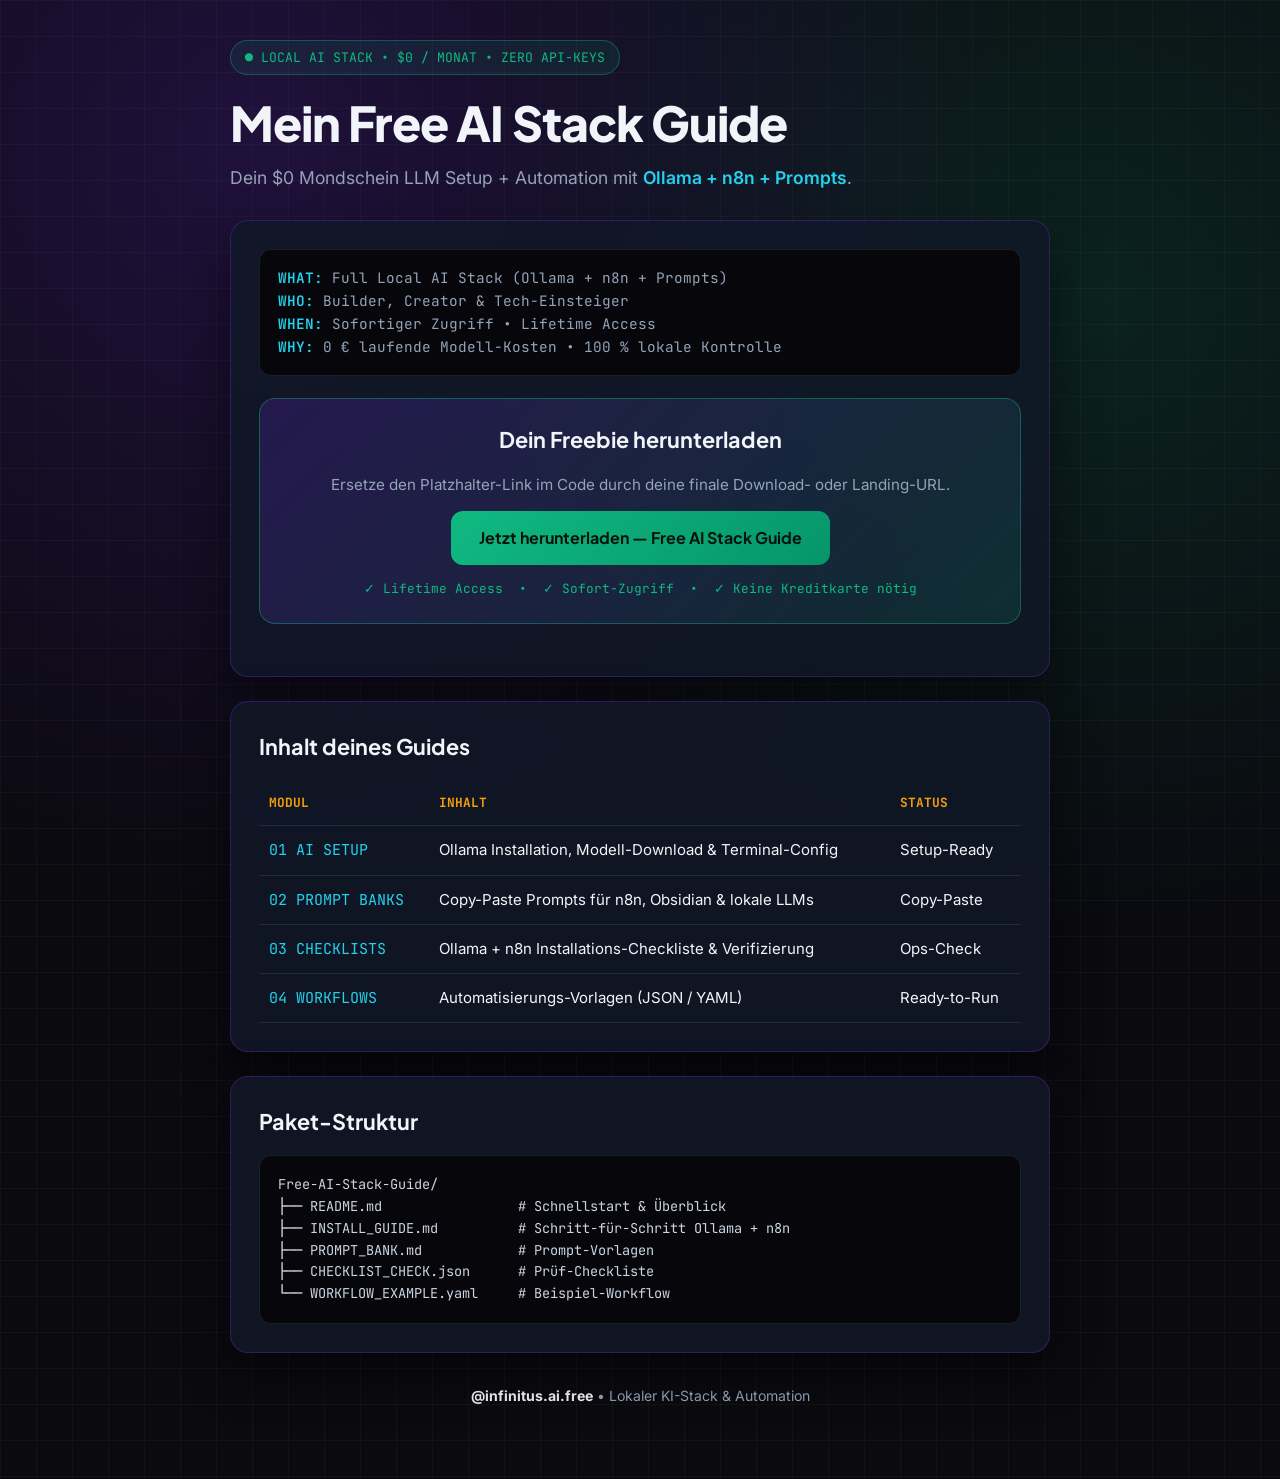
==== docs/freebie-download.html @ d6cb51f5 "Create freebie-download.html" ====
<!DOCTYPE html>
<html lang="de">
<head>
  <meta charset="UTF-8" />
  <meta name="viewport" content="width=device-width, initial-scale=1.0" />
  <title>Mein Free AI Stack Guide — @infinitus.ai.free</title>
  <link rel="preconnect" href="https://fonts.googleapis.com" />
  <link rel="preconnect" href="https://fonts.gstatic.com" crossorigin />
  <link href="https://fonts.googleapis.com/css2?family=Inter:wght@400;500;600;700&family=JetBrains+Mono:wght@400;600&family=Plus+Jakarta+Sans:wght@600;700;800&display=swap" rel="stylesheet" />
  <style>
    :root {
      --bg: #0A0A0F;
      --surface: #111827;
      --card: rgba(17, 24, 39, 0.85);
      --border: rgba(109, 40, 217, 0.35);
      --violet: #6D28D9;
      --green: #10B981;
      --cyan: #22D3EE;
      --amber: #F59E0B;
      --text: #F1F5F9;
      --muted: #94A3B8;
    }

    * {
      box-sizing: border-box;
      margin: 0;
      padding: 0;
    }

    body {
      background-color: var(--bg);
      background-image:
        radial-gradient(circle at 20% 10%, rgba(109, 40, 217, 0.22), transparent 45%),
        radial-gradient(circle at 85% 20%, rgba(16, 185, 129, 0.14), transparent 40%),
        linear-gradient(to right, rgba(255, 255, 255, 0.03) 1px, transparent 1px),
        linear-gradient(to bottom, rgba(255, 255, 255, 0.03) 1px, transparent 1px);
      background-size: auto, auto, 36px 36px, 36px 36px;
      color: var(--text);
      font-family: 'Inter', -apple-system, BlinkMacSystemFont, sans-serif;
      line-height: 1.6;
      padding: 40px 20px 72px;
    }

    .container {
      max-width: 820px;
      margin: 0 auto;
    }

    .badge {
      display: inline-flex;
      align-items: center;
      gap: 8px;
      font-family: 'JetBrains Mono', monospace;
      font-size: 0.82rem;
      color: var(--green);
      background: rgba(16, 185, 129, 0.1);
      border: 1px solid rgba(16, 185, 129, 0.35);
      padding: 6px 14px;
      border-radius: 999px;
      margin-bottom: 20px;
    }

    h1 {
      font-family: 'Plus Jakarta Sans', sans-serif;
      font-size: clamp(2rem, 5vw, 3rem);
      font-weight: 800;
      letter-spacing: -0.02em;
      line-height: 1.15;
      margin-bottom: 14px;
    }

    .subtitle {
      font-size: 1.1rem;
      color: var(--muted);
      margin-bottom: 28px;
    }

    .subtitle strong {
      color: var(--cyan);
      font-weight: 600;
    }

    .card {
      background: var(--card);
      border: 1px solid var(--border);
      border-radius: 18px;
      padding: 28px;
      margin-bottom: 24px;
      backdrop-filter: blur(10px);
      box-shadow: 0 20px 50px rgba(0, 0, 0, 0.45);
    }

    .terminal-line {
      font-family: 'JetBrains Mono', monospace;
      font-size: 0.9rem;
      color: var(--muted);
      background: #07070b;
      border: 1px solid rgba(148, 163, 184, 0.15);
      border-radius: 12px;
      padding: 16px 18px;
      margin-bottom: 22px;
    }

    .terminal-line span.k {
      color: var(--cyan);
      font-weight: 600;
    }

    .cta-box {
      background: linear-gradient(135deg, rgba(109, 40, 217, 0.22), rgba(16, 185, 129, 0.14));
      border: 1px solid rgba(16, 185, 129, 0.4);
      border-radius: 16px;
      padding: 24px;
      text-align: center;
      margin-bottom: 24px;
    }

    .cta-btn {
      display: inline-block;
      margin-top: 14px;
      background: linear-gradient(135deg, var(--green), #059669);
      color: #04130d;
      font-family: 'Plus Jakarta Sans', sans-serif;
      font-weight: 700;
      font-size: 1rem;
      text-decoration: none;
      padding: 14px 28px;
      border-radius: 12px;
      transition: transform 0.15s ease, box-shadow 0.15s ease;
    }

    .cta-btn:hover {
      transform: translateY(-2px);
      box-shadow: 0 10px 25px rgba(16, 185, 129, 0.3);
    }

    .meta-row {
      margin-top: 14px;
      font-family: 'JetBrains Mono', monospace;
      font-size: 0.8rem;
      color: var(--green);
    }

    h2 {
      font-family: 'Plus Jakarta Sans', sans-serif;
      font-size: 1.35rem;
      margin-bottom: 16px;
      color: var(--text);
    }

    table {
      width: 100%;
      border-collapse: collapse;
      font-size: 0.94rem;
    }

    th, td {
      text-align: left;
      padding: 12px 10px;
      border-bottom: 1px solid rgba(148, 163, 184, 0.14);
    }

    th {
      font-family: 'JetBrains Mono', monospace;
      font-size: 0.8rem;
      color: var(--amber);
      text-transform: uppercase;
    }

    td:first-child {
      font-family: 'JetBrains Mono', monospace;
      color: var(--cyan);
      white-space: nowrap;
    }

    pre {
      background: #07070b;
      border: 1px solid rgba(148, 163, 184, 0.15);
      border-radius: 12px;
      padding: 18px;
      overflow-x: auto;
      font-family: 'JetBrains Mono', monospace;
      font-size: 0.85rem;
      color: #CBD5E1;
    }

    footer {
      text-align: center;
      color: var(--muted);
      font-size: 0.88rem;
      margin-top: 32px;
    }

    footer strong {
      color: var(--text);
    }
  </style>
</head>
<body>
  <div class="container">
    <div class="badge">● LOCAL AI STACK • $0 / MONAT • ZERO API-KEYS</div>
    <h1>Mein Free AI Stack Guide</h1>
    <p class="subtitle">Dein $0 Mondschein LLM Setup + Automation mit <strong>Ollama + n8n + Prompts</strong>.</p>

    <div class="card">
      <div class="terminal-line">
        <div><span class="k">WHAT:</span> Full Local AI Stack (Ollama + n8n + Prompts)</div>
        <div><span class="k">WHO:</span> Builder, Creator &amp; Tech-Einsteiger</div>
        <div><span class="k">WHEN:</span> Sofortiger Zugriff • Lifetime Access</div>
        <div><span class="k">WHY:</span> 0 € laufende Modell-Kosten • 100 % lokale Kontrolle</div>
      </div>

      <div class="cta-box">
        <h2>Dein Freebie herunterladen</h2>
        <p style="color: var(--muted); font-size: 0.95rem;">
          Ersetze den Platzhalter-Link im Code durch deine finale Download- oder Landing-URL.
        </p>
        <!-- TODO: Finalen Download-Link hier einsetzen -->
        <a class="cta-btn" href="#FREEBIE_LINK_HIER_EINFUEGEN">Jetzt herunterladen — Free AI Stack Guide</a>
        <div class="meta-row">✓ Lifetime Access &nbsp;•&nbsp; ✓ Sofort-Zugriff &nbsp;•&nbsp; ✓ Keine Kreditkarte nötig</div>
      </div>
    </div>

    <div class="card">
      <h2>Inhalt deines Guides</h2>
      <table>
        <thead>
          <tr>
            <th>Modul</th>
            <th>Inhalt</th>
            <th>Status</th>
          </tr>
        </thead>
        <tbody>
          <tr>
            <td>01 AI SETUP</td>
            <td>Ollama Installation, Modell-Download &amp; Terminal-Config</td>
            <td>Setup-Ready</td>
          </tr>
          <tr>
            <td>02 PROMPT BANKS</td>
            <td>Copy-Paste Prompts für n8n, Obsidian &amp; lokale LLMs</td>
            <td>Copy-Paste</td>
          </tr>
          <tr>
            <td>03 CHECKLISTS</td>
            <td>Ollama + n8n Installations-Checkliste &amp; Verifizierung</td>
            <td>Ops-Check</td>
          </tr>
          <tr>
            <td>04 WORKFLOWS</td>
            <td>Automatisierungs-Vorlagen (JSON / YAML)</td>
            <td>Ready-to-Run</td>
          </tr>
        </tbody>
      </table>
    </div>

    <div class="card">
      <h2>Paket-Struktur</h2>
      <pre>Free-AI-Stack-Guide/
├── README.md                 # Schnellstart &amp; Überblick
├── INSTALL_GUIDE.md          # Schritt-für-Schritt Ollama + n8n
├── PROMPT_BANK.md            # Prompt-Vorlagen
├── CHECKLIST_CHECK.json      # Prüf-Checkliste
└── WORKFLOW_EXAMPLE.yaml     # Beispiel-Workflow</pre>
    </div>

    <footer>
      <strong>@infinitus.ai.free</strong> • Lokaler KI-Stack &amp; Automation
    </footer>
  </div>
</body>
</html>
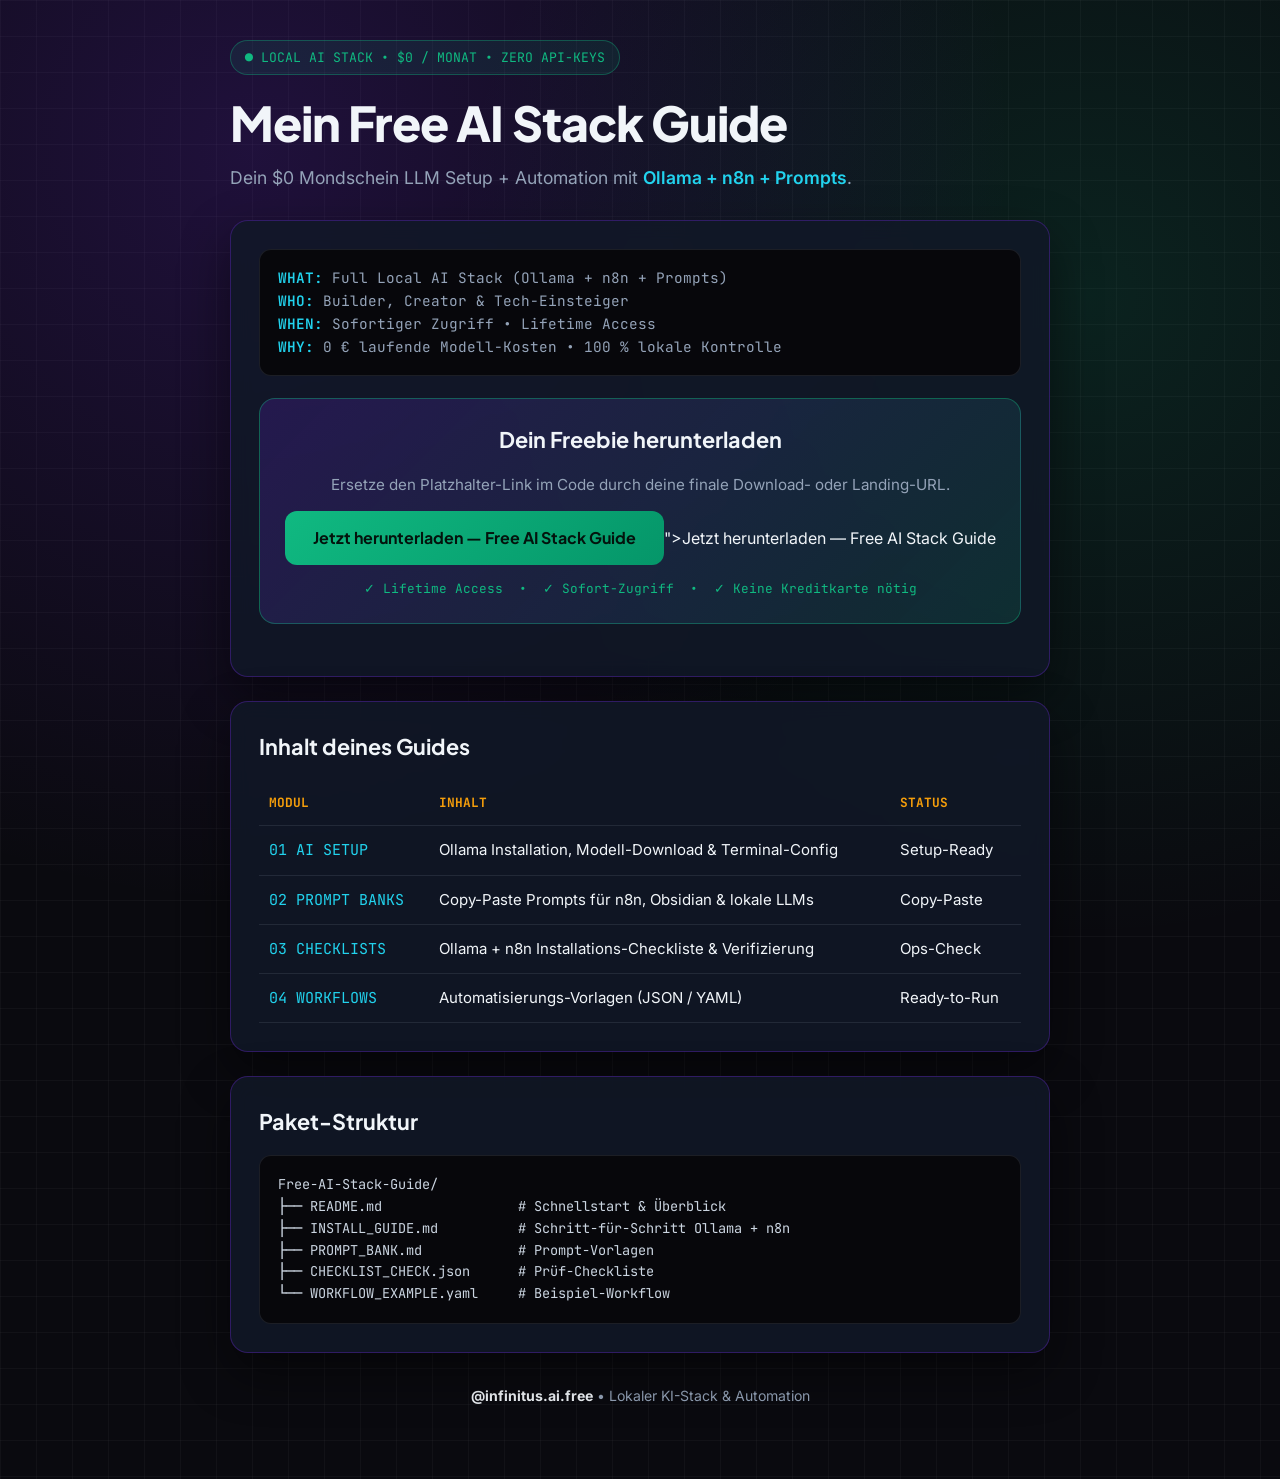
==== commit d10e28f8: "Update download link for Free AI Stack Guide" ====
--- a/docs/freebie-download.html
+++ b/docs/freebie-download.html
@@ -216,7 +216,7 @@
           Ersetze den Platzhalter-Link im Code durch deine finale Download- oder Landing-URL.
         </p>
         <!-- TODO: Finalen Download-Link hier einsetzen -->
-        <a class="cta-btn" href="#FREEBIE_LINK_HIER_EINFUEGEN">Jetzt herunterladen — Free AI Stack Guide</a>
+        <a class="cta-btn" href="<a class="cta-btn" href="./Free-AI-Stack-Guide.pdf" download>Jetzt herunterladen — Free AI Stack Guide</a>">Jetzt herunterladen — Free AI Stack Guide</a>
         <div class="meta-row">✓ Lifetime Access &nbsp;•&nbsp; ✓ Sofort-Zugriff &nbsp;•&nbsp; ✓ Keine Kreditkarte nötig</div>
       </div>
     </div>
@@ -271,4 +271,4 @@
     </footer>
   </div>
 </body>
-</html>+</html>
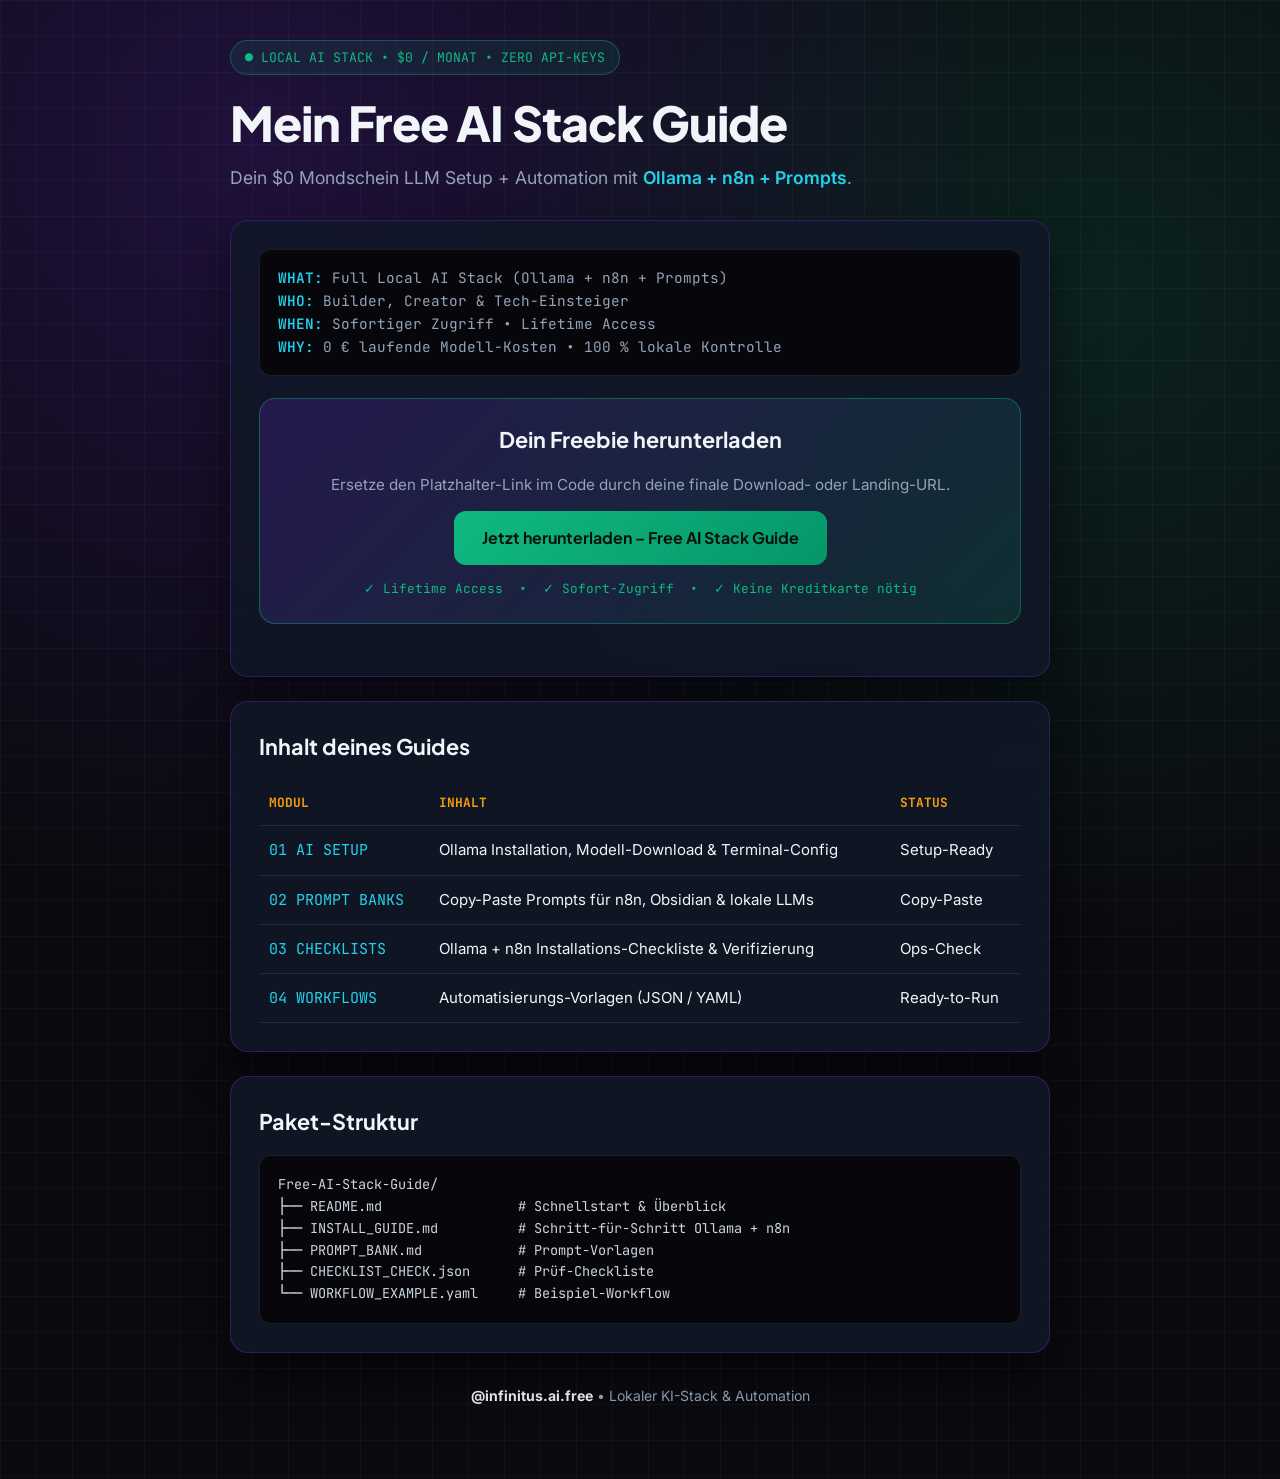
==== commit d8cf3d9f: "Fix download link for Free AI Stack Guide" ====
--- a/docs/freebie-download.html
+++ b/docs/freebie-download.html
@@ -215,8 +215,7 @@
         <p style="color: var(--muted); font-size: 0.95rem;">
           Ersetze den Platzhalter-Link im Code durch deine finale Download- oder Landing-URL.
         </p>
-        <!-- TODO: Finalen Download-Link hier einsetzen -->
-        <a class="cta-btn" href="<a class="cta-btn" href="./Free-AI-Stack-Guide.pdf" download>Jetzt herunterladen — Free AI Stack Guide</a>">Jetzt herunterladen — Free AI Stack Guide</a>
+<a class="cta-btn" href="./Free-AI-Stack-Guide.pdf" download="Free-AI-Stack-Guide.pdf">Jetzt herunterladen – Free AI Stack Guide</a>
         <div class="meta-row">✓ Lifetime Access &nbsp;•&nbsp; ✓ Sofort-Zugriff &nbsp;•&nbsp; ✓ Keine Kreditkarte nötig</div>
       </div>
     </div>
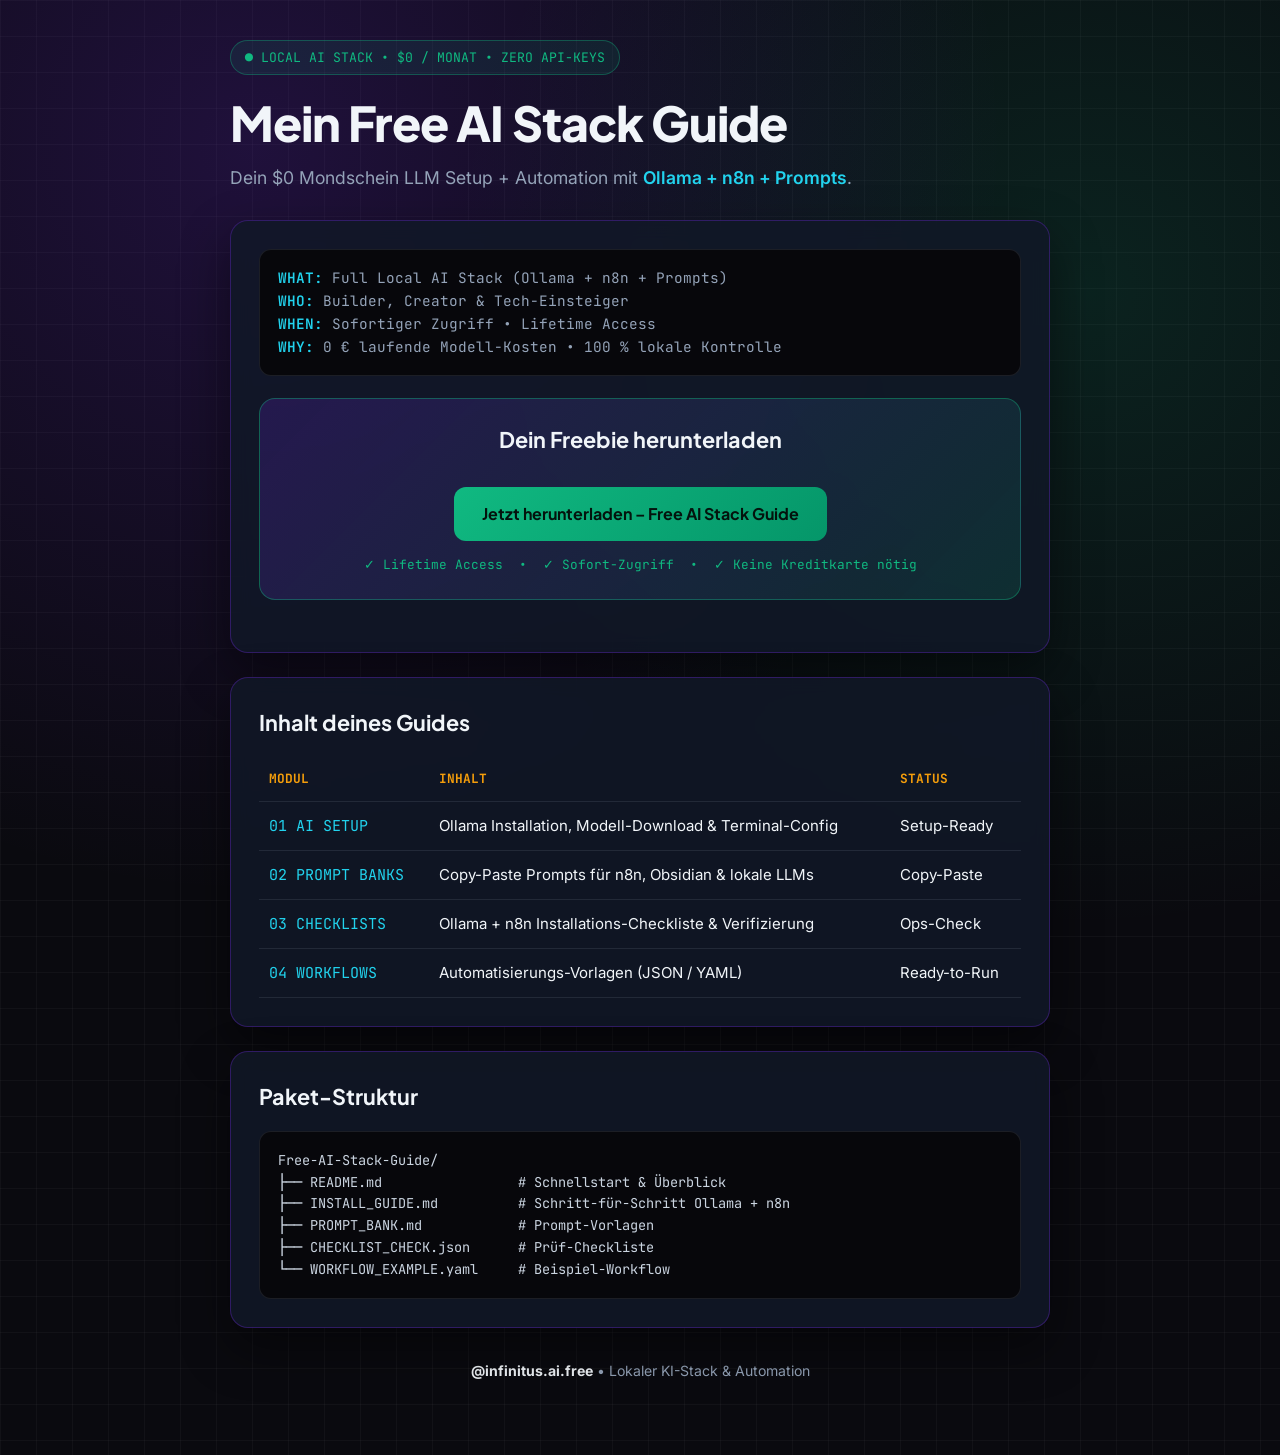
==== commit 98519135: "Delete Free-AI-Stack-Guide.pdf Delete Free-AI-Stack-Guide.pdf" ====
--- a/docs/freebie-download.html
+++ b/docs/freebie-download.html
@@ -212,10 +212,7 @@
 
       <div class="cta-box">
         <h2>Dein Freebie herunterladen</h2>
-        <p style="color: var(--muted); font-size: 0.95rem;">
-          Ersetze den Platzhalter-Link im Code durch deine finale Download- oder Landing-URL.
-        </p>
-<a class="cta-btn" href="./Free-AI-Stack-Guide.pdf" download="Free-AI-Stack-Guide.pdf">Jetzt herunterladen – Free AI Stack Guide</a>
+        <a class="cta-btn" href="./Free-AI-Stack-Guide.pdf" download="Free-AI-Stack-Guide.pdf">Jetzt herunterladen – Free AI Stack Guide</a>
         <div class="meta-row">✓ Lifetime Access &nbsp;•&nbsp; ✓ Sofort-Zugriff &nbsp;•&nbsp; ✓ Keine Kreditkarte nötig</div>
       </div>
     </div>
